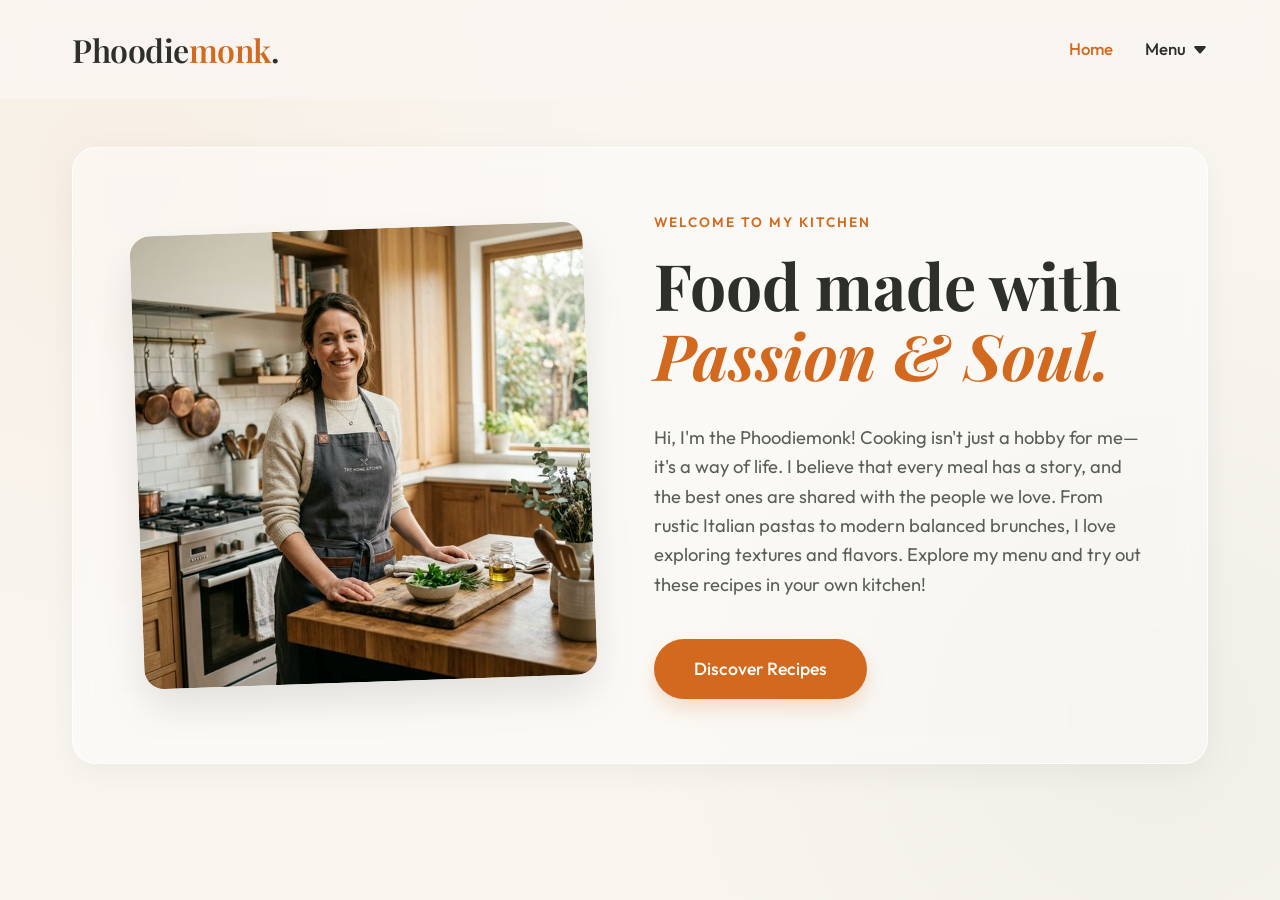
==== index.html @ 69d06c8f "Add static site website" ====
<!DOCTYPE html>
<html lang="en">
<head>
    <meta charset="UTF-8">
    <meta name="viewport" content="width=device-width, initial-scale=1.0">
    <title>Phoodiemonk | Home Chef</title>
    <link rel="stylesheet" href="style.css">
    <link rel="preconnect" href="https://fonts.googleapis.com">
    <link rel="preconnect" href="https://fonts.gstatic.com" crossorigin>
    <link href="https://fonts.googleapis.com/css2?family=Outfit:wght@300;400;500;600&family=Playfair+Display:ital,wght@0,400;0,600;1,400&display=swap" rel="stylesheet">
</head>
<body>
    <header class="navbar">
        <div class="container nav-content">
            <a href="index.html" class="logo">Phoodie<span>monk</span>.</a>
            <nav>
                <ul class="nav-links">
                    <li><a href="index.html" class="active">Home</a></li>
                    <li class="dropdown">
                        <a href="#" class="dropbtn">Menu <svg xmlns="http://www.w3.org/2000/svg" width="16" height="16" fill="currentColor" viewBox="0 0 16 16"><path d="M7.247 11.14 2.451 5.658C1.885 5.013 2.345 4 3.204 4h9.592a1 1 0 0 1 .753 1.659l-4.796 5.48a1 1 0 0 1-1.506 0z"/></svg></a>
                        <div class="dropdown-content glasso">
                            <a href="pasta.html">Creamy Truffle Pasta</a>
                            <a href="avocado.html">Gourmet Avocado Toast</a>
                        </div>
                    </li>
                </ul>
            </nav>
        </div>
    </header>

    <main class="container">
        <section class="hero glasso">
            <div class="hero-image-wrapper">
                <img src="assets/chef.png" alt="Phoodiemonk Home Chef" class="hero-image">
            </div>
            <div class="hero-text">
                <p class="tagline">Welcome to my kitchen</p>
                <h1>Food made with <br/> <span>Passion & Soul.</span></h1>
                <p class="about-me">
                    Hi, I'm the Phoodiemonk! Cooking isn't just a hobby for me—it's a way of life. 
                    I believe that every meal has a story, and the best ones are shared with the people we love. 
                    From rustic Italian pastas to modern balanced brunches, I love exploring textures and flavors. 
                    Explore my menu and try out these recipes in your own kitchen!
                </p>
                <div class="cta-buttons">
                    <a href="pasta.html" class="btn btn-primary">Discover Recipes</a>
                </div>
            </div>
        </section>
    </main>
</body>
</html>
---- style.css ----
:root {
    --primary-bg: #f9f6f0;
    --text-dark: #2c2f2a;
    --text-light: #5a5f56;
    --accent: #d2691e;
    --glass-bg: rgba(255, 255, 255, 0.4);
    --glass-border: rgba(255, 255, 255, 0.8);
    --glass-shadow: rgba(0, 0, 0, 0.05);
}

* {
    margin: 0;
    padding: 0;
    box-sizing: border-box;
}

body {
    font-family: 'Outfit', sans-serif;
    background-color: var(--primary-bg);
    color: var(--text-dark);
    line-height: 1.6;
    background-image: 
        radial-gradient(circle at 10% 20%, rgba(210, 105, 30, 0.05) 0%, transparent 40%),
        radial-gradient(circle at 90% 80%, rgba(90, 95, 86, 0.05) 0%, transparent 40%);
    min-height: 100vh;
}

h1, h2, h3, .logo {
    font-family: 'Playfair Display', serif;
}

.container {
    max-width: 1200px;
    margin: 0 auto;
    padding: 0 2rem;
}

/* Glassmorphism utility */
.glasso {
    background: var(--glass-bg);
    backdrop-filter: blur(12px);
    -webkit-backdrop-filter: blur(12px);
    border: 1px solid var(--glass-border);
    box-shadow: 0 8px 32px 0 var(--glass-shadow);
}

/* Navbar */
.navbar {
    padding: 1.5rem 0;
    position: sticky;
    top: 0;
    z-index: 100;
    background: rgba(249, 246, 240, 0.8);
    backdrop-filter: blur(10px);
}

.nav-content {
    display: flex;
    justify-content: space-between;
    align-items: center;
}

.logo {
    font-size: 2rem;
    font-weight: 600;
    color: var(--text-dark);
    text-decoration: none;
    letter-spacing: -0.5px;
}

.logo span {
    color: var(--accent);
}

.nav-links {
    list-style: none;
    display: flex;
    gap: 2rem;
    align-items: center;
}

.nav-links li a {
    text-decoration: none;
    color: var(--text-dark);
    font-weight: 500;
    font-size: 1.05rem;
    transition: color 0.3s ease;
    display: flex;
    align-items: center;
    gap: 0.4rem;
}

.nav-links li a:hover,
.nav-links li a.active {
    color: var(--accent);
}

/* Dropdown */
.dropdown {
    position: relative;
    display: inline-block;
}

.dropdown-content {
    display: none;
    position: absolute;
    min-width: 220px;
    top: 100%;
    right: 0;
    border-radius: 12px;
    padding: 0.5rem 0;
    transform: translateY(10px);
    opacity: 0;
    transition: all 0.3s ease;
}

.dropdown-content a {
    color: var(--text-dark);
    padding: 12px 20px;
    text-decoration: none;
    display: block;
    font-size: 0.95rem;
    transition: background 0.3s, color 0.3s;
}

.dropdown-content a:hover {
    background: rgba(210, 105, 30, 0.1);
    color: var(--accent);
}

.dropdown:hover .dropdown-content {
    display: block;
    opacity: 1;
    transform: translateY(5px);
}

/* Hero Section */
.hero {
    margin-top: 3rem;
    padding: 4rem;
    border-radius: 24px;
    display: flex;
    align-items: center;
    gap: 4rem;
    animation: fadeIn 1s ease-out;
}

.hero-image-wrapper {
    flex: 0 0 45%;
    position: relative;
    border-radius: 20px;
    overflow: hidden;
    box-shadow: 0 20px 40px rgba(0,0,0,0.1);
    transform: rotate(-2deg);
    transition: transform 0.5s ease;
}

.hero-image-wrapper:hover {
    transform: rotate(0deg) scale(1.02);
}

.hero-image {
    width: 100%;
    height: auto;
    display: block;
    transition: transform 0.8s ease;
}

.hero-text {
    flex: 1;
}

.tagline {
    font-family: 'Outfit', sans-serif;
    color: var(--accent);
    font-weight: 600;
    letter-spacing: 2px;
    text-transform: uppercase;
    font-size: 0.85rem;
    margin-bottom: 1rem;
}

.hero-text h1 {
    font-size: 4rem;
    line-height: 1.1;
    margin-bottom: 2rem;
    color: var(--text-dark);
}

.hero-text h1 span {
    font-style: italic;
    color: var(--accent);
}

.about-me {
    font-size: 1.15rem;
    color: var(--text-light);
    margin-bottom: 2.5rem;
}

/* Recipe Content wrapper */
.recipe-page {
    margin-top: 3rem;
    margin-bottom: 5rem;
    padding: 4rem;
    border-radius: 24px;
    display: flex;
    flex-direction: column;
    align-items: center;
    text-align: center;
}

.recipe-hero-img {
    width: 100%;
    max-width: 800px;
    border-radius: 20px;
    box-shadow: 0 15px 35px rgba(0,0,0,0.1);
    margin-bottom: 3rem;
    object-fit: cover;
    max-height: 500px;
}

.recipe-content {
    max-width: 700px;
    text-align: left;
}

.recipe-content h1 {
    font-size: 3.5rem;
    margin-bottom: 1rem;
    text-align: center;
}

.recipe-meta {
    display: flex;
    justify-content: center;
    gap: 2rem;
    margin-bottom: 3rem;
    font-size: 0.95rem;
    color: var(--accent);
    font-weight: 500;
}

.recipe-content h2 {
    font-size: 2rem;
    margin-top: 2rem;
    margin-bottom: 1rem;
}

.recipe-content ul {
    list-style-position: inside;
    margin-bottom: 2rem;
}

.recipe-content li {
    margin-bottom: 0.5rem;
    color: var(--text-light);
    font-size: 1.1rem;
}

.recipe-content p {
    font-size: 1.1rem;
    color: var(--text-light);
    margin-bottom: 1.5rem;
}

/* Button */
.btn {
    display: inline-block;
    padding: 1rem 2.5rem;
    border-radius: 50px;
    text-decoration: none;
    font-weight: 500;
    font-size: 1.1rem;
    transition: all 0.3s ease;
}

.btn-primary {
    background-color: var(--accent);
    color: #fff;
    box-shadow: 0 10px 20px rgba(210, 105, 30, 0.2);
}

.btn-primary:hover {
    background-color: #ba5714;
    transform: translateY(-3px);
    box-shadow: 0 15px 25px rgba(210, 105, 30, 0.3);
}

@keyframes fadeIn {
    from { opacity: 0; transform: translateY(20px); }
    to { opacity: 1; transform: translateY(0); }
}

@media (max-width: 900px) {
    .hero {
        flex-direction: column;
        padding: 2rem;
        text-align: center;
    }
    .hero-image-wrapper {
        flex: 1;
        width: 100%;
        max-width: 400px;
    }
    .hero-text h1 {
        font-size: 3rem;
    }
}
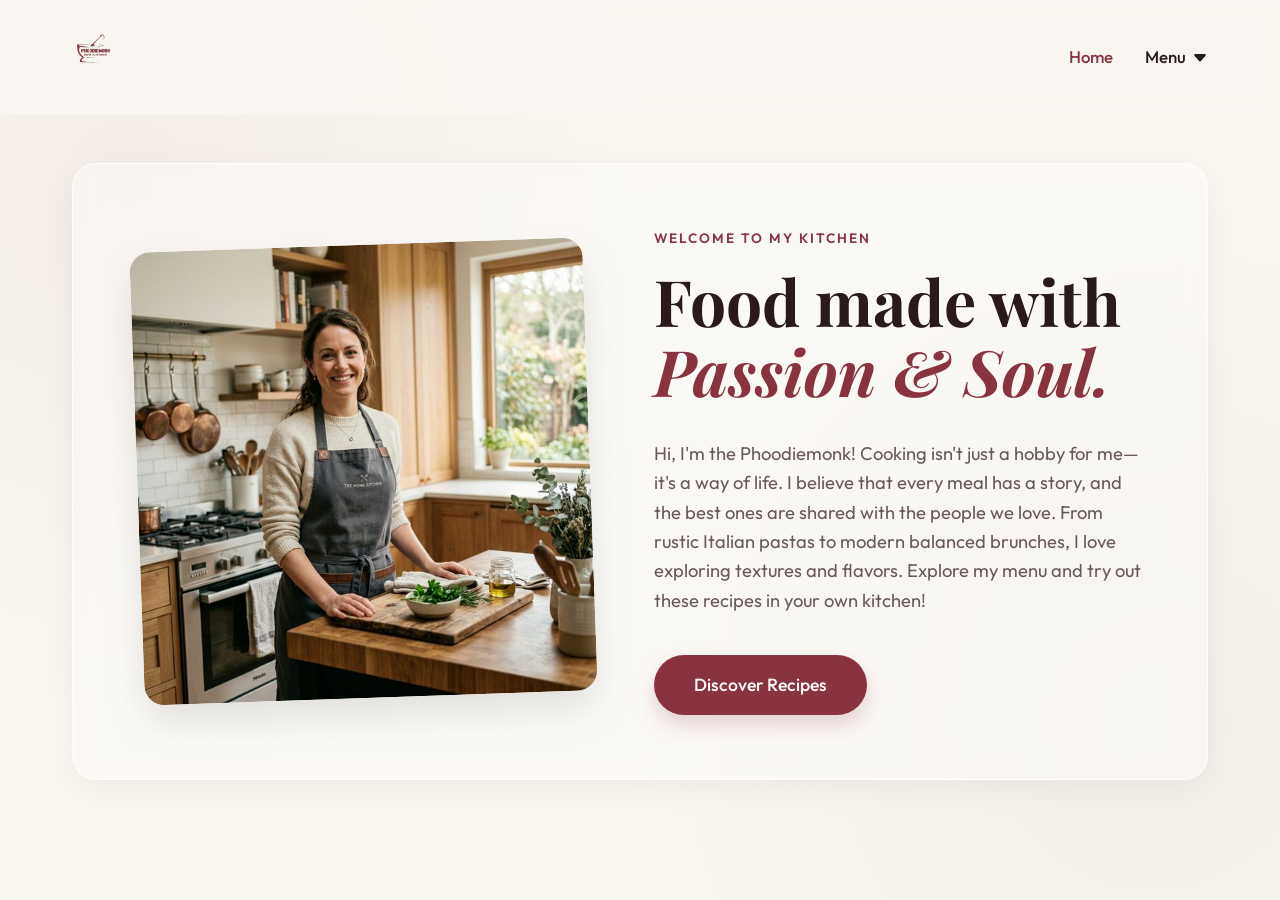
==== commit ee305424: "Update logo and accent color to match Phoodiemonk logo" ====
--- a/index.html
+++ b/index.html
@@ -12,7 +12,7 @@
 <body>
     <header class="navbar">
         <div class="container nav-content">
-            <a href="index.html" class="logo">Phoodie<span>monk</span>.</a>
+            <a href="index.html" class="logo"><img src="assets/phoodiemonk_logo.png" alt="Phoodiemonk Logo" style="max-height: 55px; object-fit:contain; border-radius: 4px;"></a>
             <nav>
                 <ul class="nav-links">
                     <li><a href="index.html" class="active">Home</a></li>
--- a/style.css
+++ b/style.css
@@ -1,8 +1,8 @@
 :root {
     --primary-bg: #f9f6f0;
-    --text-dark: #2c2f2a;
-    --text-light: #5a5f56;
-    --accent: #d2691e;
+    --text-dark: #2A1A1A;
+    --text-light: #6A5A5A;
+    --accent: #8A3340;
     --glass-bg: rgba(255, 255, 255, 0.4);
     --glass-border: rgba(255, 255, 255, 0.8);
     --glass-shadow: rgba(0, 0, 0, 0.05);
@@ -20,8 +20,8 @@
     color: var(--text-dark);
     line-height: 1.6;
     background-image: 
-        radial-gradient(circle at 10% 20%, rgba(210, 105, 30, 0.05) 0%, transparent 40%),
-        radial-gradient(circle at 90% 80%, rgba(90, 95, 86, 0.05) 0%, transparent 40%);
+        radial-gradient(circle at 10% 20%, rgba(138, 51, 64, 0.05) 0%, transparent 40%),
+        radial-gradient(circle at 90% 80%, rgba(106, 90, 90, 0.05) 0%, transparent 40%);
     min-height: 100vh;
 }
 
@@ -124,7 +124,7 @@
 }
 
 .dropdown-content a:hover {
-    background: rgba(210, 105, 30, 0.1);
+    background: rgba(138, 51, 64, 0.1);
     color: var(--accent);
 }
 
@@ -278,13 +278,13 @@
 .btn-primary {
     background-color: var(--accent);
     color: #fff;
-    box-shadow: 0 10px 20px rgba(210, 105, 30, 0.2);
+    box-shadow: 0 10px 20px rgba(138, 51, 64, 0.2);
 }
 
 .btn-primary:hover {
-    background-color: #ba5714;
+    background-color: #6a2531;
     transform: translateY(-3px);
-    box-shadow: 0 15px 25px rgba(210, 105, 30, 0.3);
+    box-shadow: 0 15px 25px rgba(138, 51, 64, 0.3);
 }
 
 @keyframes fadeIn {
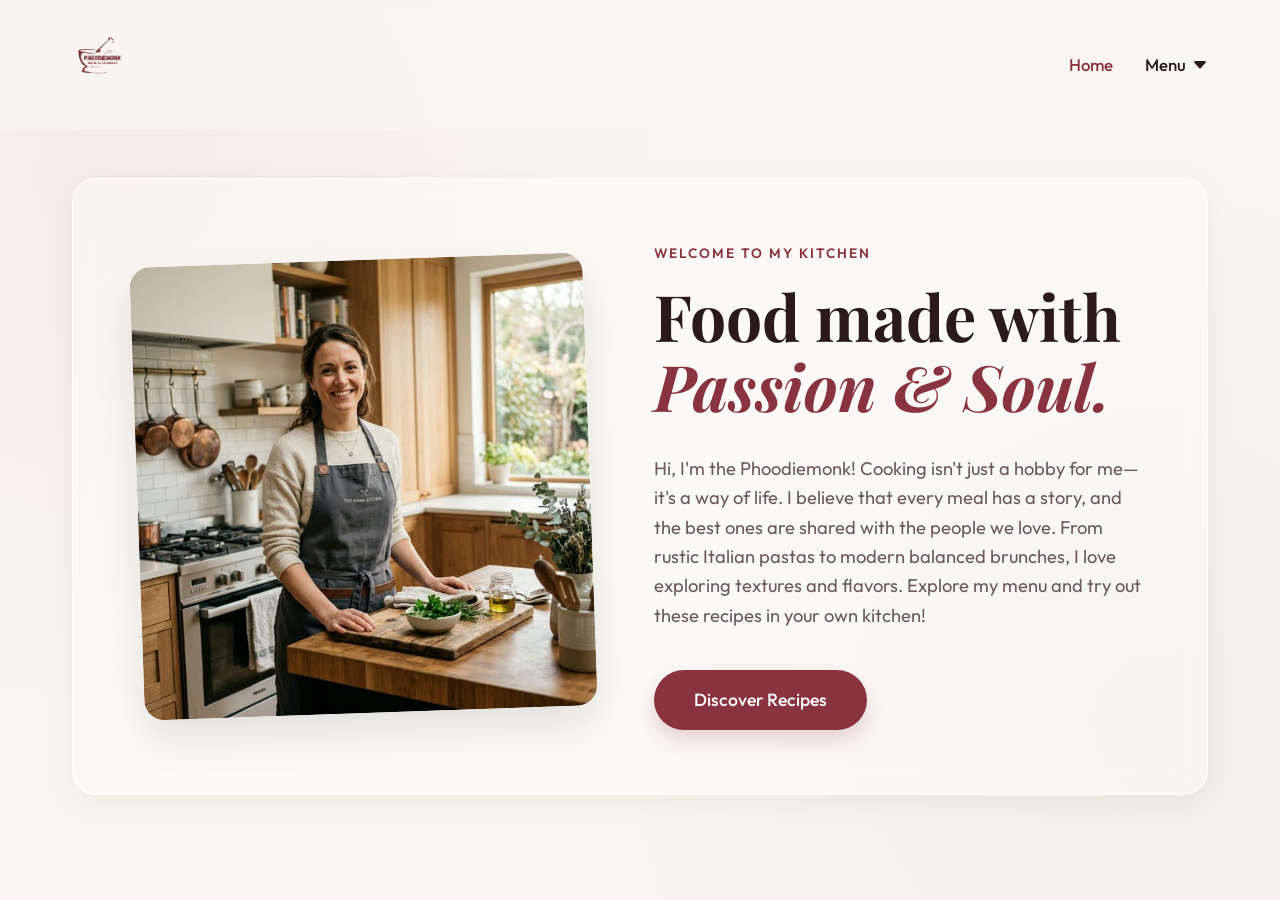
==== commit dfc3d506: "Increase logo height to 70px" ====
--- a/index.html
+++ b/index.html
@@ -12,7 +12,7 @@
 <body>
     <header class="navbar">
         <div class="container nav-content">
-            <a href="index.html" class="logo"><img src="assets/phoodiemonk_logo.png" alt="Phoodiemonk Logo" style="max-height: 55px; object-fit:contain; border-radius: 4px;"></a>
+            <a href="index.html" class="logo"><img src="assets/phoodiemonk_logo.png" alt="Phoodiemonk Logo" style="height: 70px; object-fit:contain; border-radius: 4px;"></a>
             <nav>
                 <ul class="nav-links">
                     <li><a href="index.html" class="active">Home</a></li>
